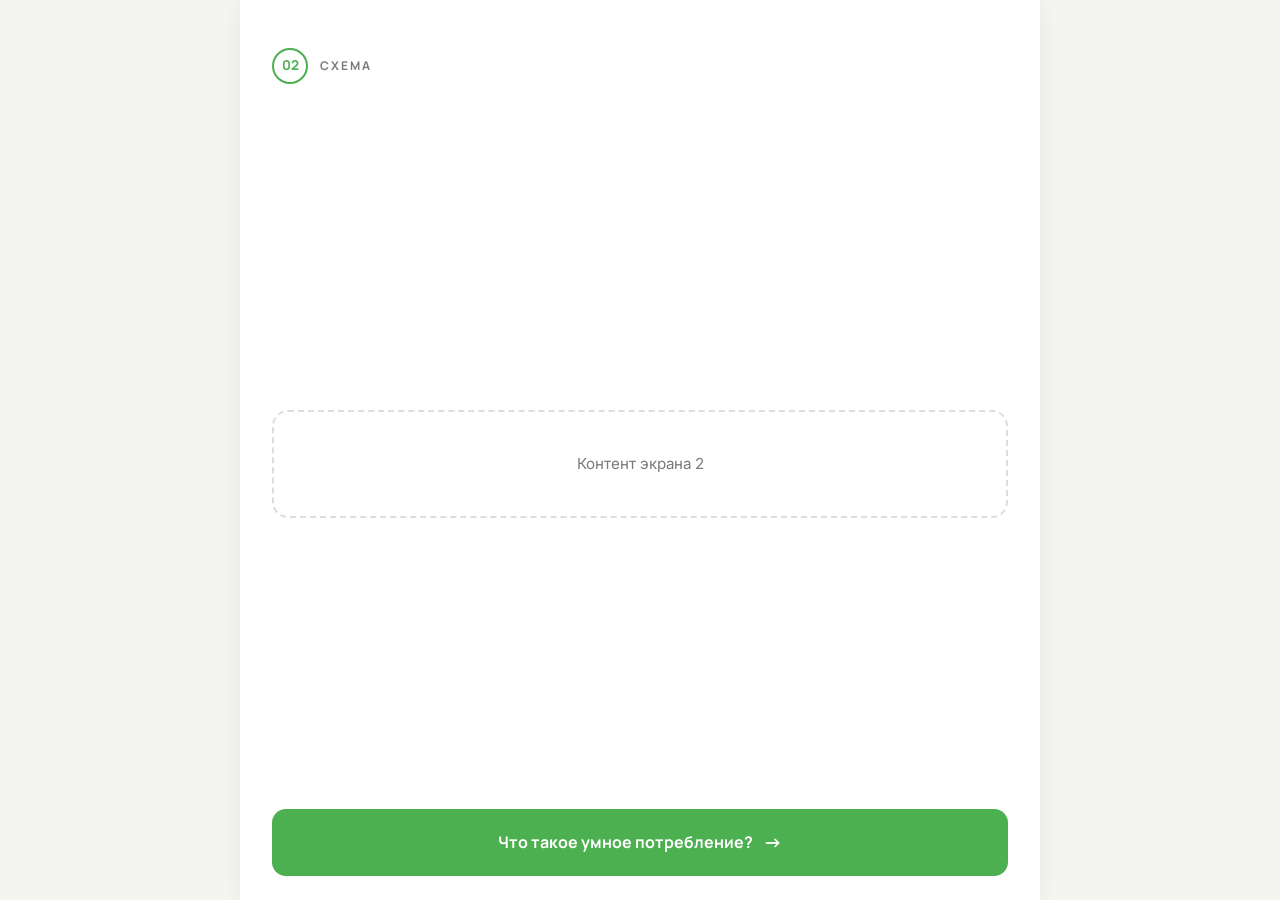
==== 02.html @ 7bbd36b0 "Update 02.html" ====
<!DOCTYPE html>
<html lang="ru">
<head>
<meta charset="UTF-8">
<meta name="viewport" content="width=device-width, initial-scale=1.0">
<title>Покупки, которые работают на вас</title>
<link rel="stylesheet" href="style.css">
</head>
<body>
<div class="page">
  <div class="section-header fade-in">
    <div class="section-number">02</div>
    <div class="section-label">Схема</div>
  </div>
  <div class="content fade-in fade-in-delay-1">
    <h1><!-- Заголовок --></h1>
    <div class="placeholder">Контент экрана 2</div>
  </div>
  <div class="nav-bottom fade-in fade-in-delay-2">
    <a href="03.html" class="btn-next">Что такое умное потребление? <span class="arrow">→</span></a>
  </div>
</div>
</body>
</html>
---- style.css ----
@import url('https://fonts.googleapis.com/css2?family=Inter:wght@400;500;600&family=Manrope:wght@600;700;800&display=swap');

* { margin: 0; padding: 0; box-sizing: border-box; }

:root {
  --bg: #F4F5F0;
  --white: #FFFFFF;
  --text: #2C2C2C;
  --text-muted: #7A7A7A;
  --primary: #4CAF50;
  --primary-dark: #3d8b40;
  --primary-light: #e8f5e9;
  --accent: #D4943A;
  --red: #C45B4A;
  --green: #4A8C6F;
  --tag-bg: #f0f0f0;
  --shadow: 0 2px 20px rgba(0,0,0,0.06);
}

html { scroll-behavior: smooth; }

body {
  font-family: 'Inter', sans-serif;
  color: var(--text);
  background: var(--bg);
  line-height: 1.6;
  -webkit-font-smoothing: antialiased;
  min-height: 100vh;
  display: flex;
  align-items: center;
  justify-content: center;
}

/* ── Page container ── */
.page {
  width: 100%;
  max-width: 800px;
  min-height: 100vh;
  margin: 0 auto;
  background: var(--white);
  position: relative;
  display: flex;
  flex-direction: column;
  justify-content: center;
  padding: 48px 32px 120px;
}

/* ── Section number ── */
.section-header {
  display: flex;
  align-items: center;
  gap: 12px;
  margin-bottom: 36px;
}

.section-number {
  width: 36px;
  height: 36px;
  border-radius: 50%;
  border: 2px solid var(--primary);
  display: flex;
  align-items: center;
  justify-content: center;
  font-family: 'Manrope', sans-serif;
  font-weight: 700;
  font-size: 0.85rem;
  color: var(--primary);
}

.section-label {
  font-family: 'Manrope', sans-serif;
  font-weight: 700;
  font-size: 0.75rem;
  text-transform: uppercase;
  letter-spacing: 2px;
  color: var(--text-muted);
}

/* ── Typography ── */
h1, h2, h3 {
  font-family: 'Manrope', sans-serif;
  line-height: 1.25;
}

h1 {
  font-size: clamp(1.8rem, 5vw, 2.6rem);
  font-weight: 800;
  margin-bottom: 28px;
}

h2 {
  font-size: clamp(1.5rem, 4vw, 2.2rem);
  font-weight: 700;
  margin-bottom: 24px;
}

p {
  font-size: 1.05rem;
  margin-bottom: 16px;
}

.muted {
  color: var(--text-muted);
  font-size: 0.95rem;
}

/* ── Content area ── */
.content {
  flex: 1;
  display: flex;
  flex-direction: column;
  justify-content: center;
}

.placeholder {
  padding: 40px 24px;
  border: 2px dashed #ddd;
  border-radius: 16px;
  text-align: center;
  color: var(--text-muted);
  font-size: 0.95rem;
  margin: 24px 0;
}

/* ── Bottom navigation ── */
.nav-bottom {
  position: absolute;
  bottom: 0;
  left: 0;
  right: 0;
  padding: 24px 32px;
}

.btn-next {
  display: flex;
  align-items: center;
  justify-content: center;
  gap: 10px;
  width: 100%;
  padding: 18px 32px;
  background: var(--primary);
  color: #fff;
  font-family: 'Manrope', sans-serif;
  font-size: 1rem;
  font-weight: 700;
  border: none;
  border-radius: 14px;
  cursor: pointer;
  text-decoration: none;
  text-align: center;
  transition: transform 0.2s, box-shadow 0.2s;
}

.btn-next:hover {
  transform: translateY(-2px);
  box-shadow: 0 8px 24px rgba(76,175,80,0.3);
}

.btn-next .arrow {
  font-size: 1.2rem;
  transition: transform 0.2s;
}

.btn-next:hover .arrow {
  transform: translateX(4px);
}

/* WhatsApp button */
.btn-whatsapp {
  display: flex;
  align-items: center;
  justify-content: center;
  gap: 10px;
  width: 100%;
  padding: 18px 32px;
  background: #25D366;
  color: #fff;
  font-family: 'Manrope', sans-serif;
  font-size: 1.05rem;
  font-weight: 700;
  border: none;
  border-radius: 14px;
  cursor: pointer;
  text-decoration: none;
  transition: transform 0.2s, box-shadow 0.2s;
}

.btn-whatsapp:hover {
  transform: translateY(-2px);
  box-shadow: 0 8px 24px rgba(37,211,102,0.35);
}

.wa-icon {
  width: 22px;
  height: 22px;
}

/* ── Fade-in animation ── */
.fade-in {
  opacity: 0;
  transform: translateY(16px);
  animation: fadeUp 0.5s ease forwards;
}

.fade-in-delay-1 { animation-delay: 0.2s; }
.fade-in-delay-2 { animation-delay: 0.4s; }
.fade-in-delay-3 { animation-delay: 0.6s; }

@keyframes fadeUp {
  to { opacity: 1; transform: translateY(0); }
}

/* ── Responsive ── */
@media (max-width: 480px) {
  .page {
    padding: 36px 20px 110px;
  }
  .nav-bottom {
    padding: 20px;
  }
}

@media (min-width: 801px) {
  body {
    padding: 0;
  }
  .page {
    min-height: 100vh;
    box-shadow: var(--shadow);
  }
}
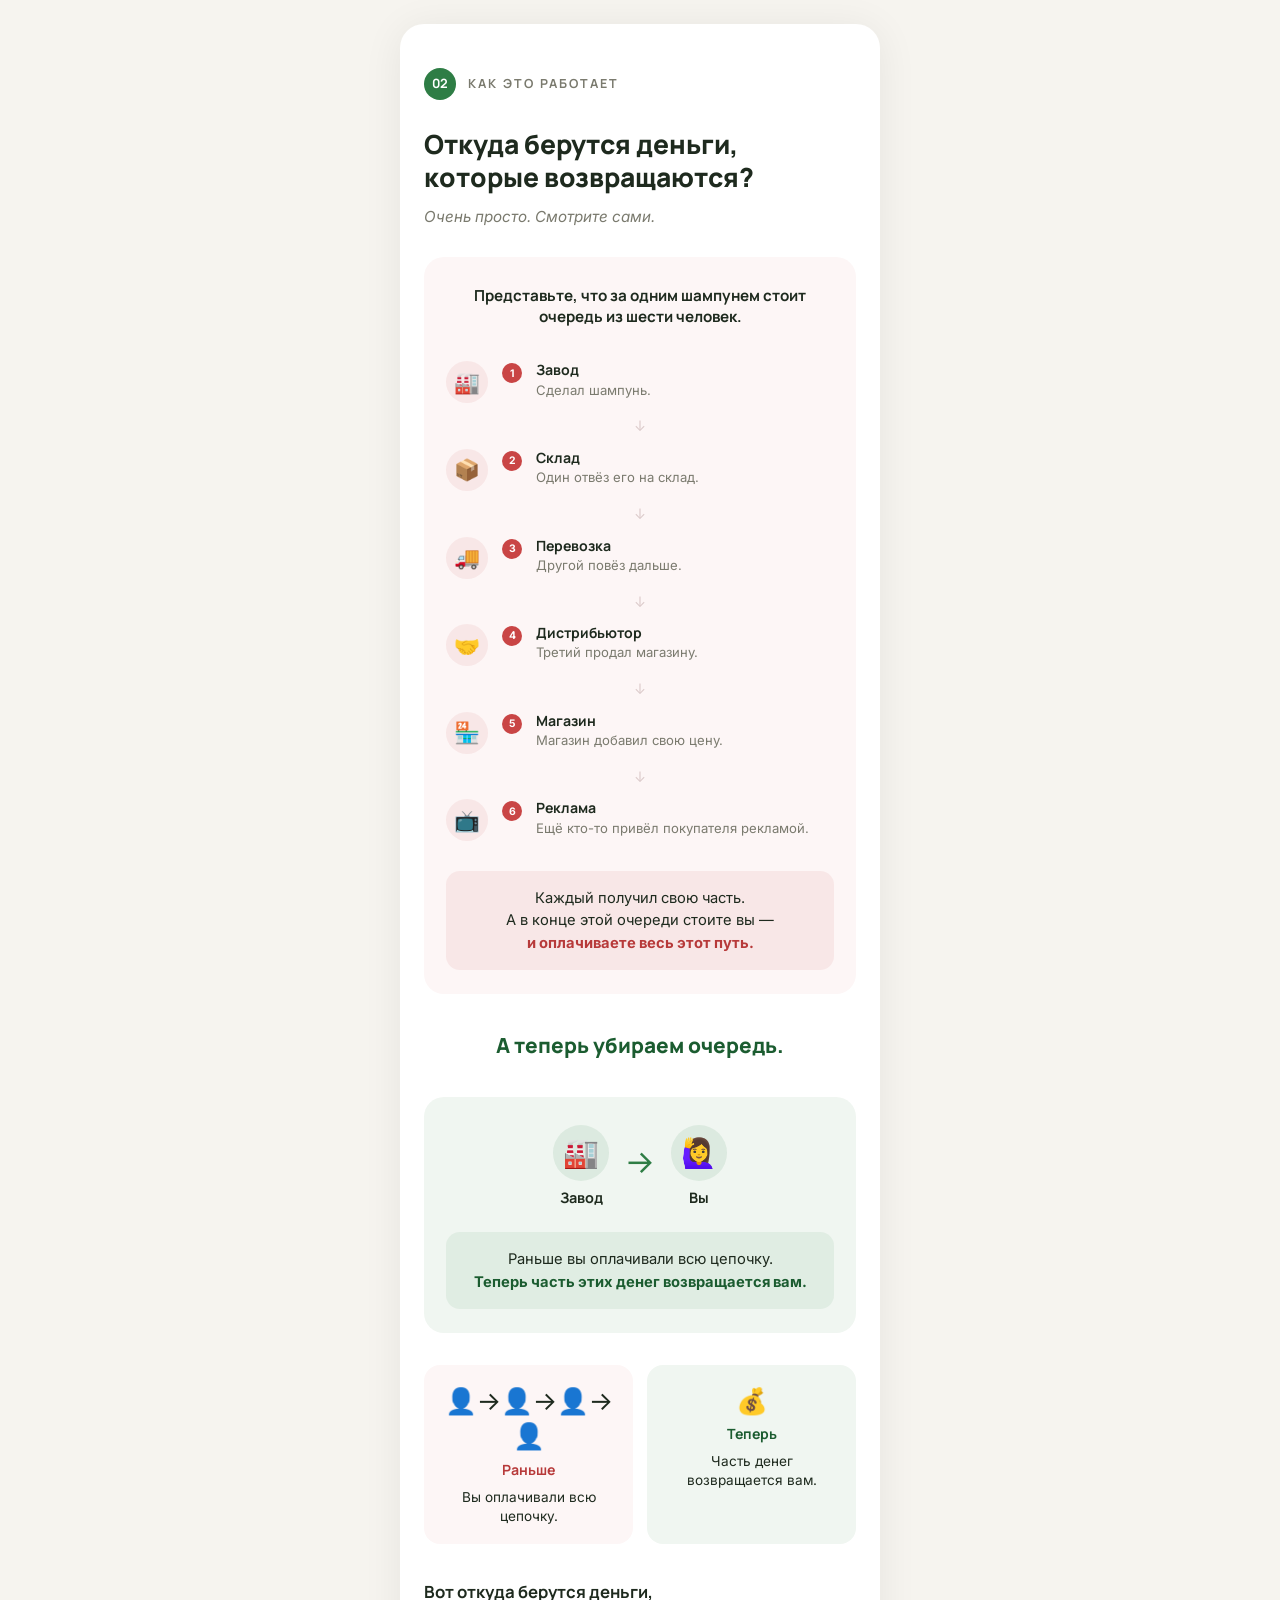
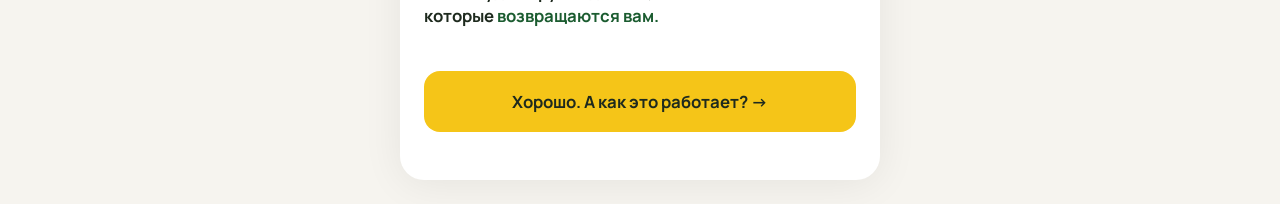
==== commit 91afa261: "Add files via upload" ====
--- a/02.html
+++ b/02.html
@@ -4,21 +4,420 @@
 <meta charset="UTF-8">
 <meta name="viewport" content="width=device-width, initial-scale=1.0">
 <title>Покупки, которые работают на вас</title>
-<link rel="stylesheet" href="style.css">
+<link rel="preconnect" href="https://fonts.googleapis.com">
+<link href="https://fonts.googleapis.com/css2?family=Inter:wght@400;500;600&family=Manrope:wght@600;700;800&display=swap" rel="stylesheet">
+<style>
+*{margin:0;padding:0;box-sizing:border-box}
+:root{
+  --bg:#F6F4EF;
+  --white:#fff;
+  --text:#1E2A1E;
+  --text-muted:#7A7A6E;
+  --primary:#2E7D45;
+  --primary-dark:#1B5C30;
+  --primary-light:#E6F0E8;
+  --red:#B73A3A;
+  --red-light:#FDF6F6;
+  --red-accent:#C94545;
+  --green:#2E7D45;
+  --green-light:#F0F6F1;
+  --yellow:#F5C518;
+  --yellow-hover:#E6B800;
+}
+html{scroll-behavior:smooth}
+body{
+  font-family:'Inter',sans-serif;
+  color:var(--text);
+  background:var(--bg);
+  -webkit-font-smoothing:antialiased;
+  line-height:1.5;
+  -webkit-user-select:none;
+  -moz-user-select:none;
+  -ms-user-select:none;
+  user-select:none;
+}
+
+.wrap{
+  max-width:480px;
+  margin:0 auto;
+  background:var(--white);
+  min-height:100vh;
+  overflow:hidden;
+}
+
+/* ── Header ── */
+.page-header{
+  padding:44px 24px 0;
+}
+.badge-row{
+  display:flex;align-items:center;
+  gap:12px;margin-bottom:28px;
+}
+.badge-num{
+  width:32px;height:32px;border-radius:50%;
+  background:var(--primary);color:var(--white);
+  display:flex;align-items:center;justify-content:center;
+  font-family:'Manrope',sans-serif;font-weight:700;font-size:0.8rem;
+}
+.badge-label{
+  font-family:'Manrope',sans-serif;font-weight:700;
+  font-size:0.78rem;text-transform:uppercase;
+  letter-spacing:2px;color:var(--text-muted);
+}
+
+h1{
+  font-family:'Manrope',sans-serif;
+  font-size:1.65rem;font-weight:800;
+  line-height:1.25;margin-bottom:12px;
+}
+
+.page-sub{
+  font-size:0.95rem;color:var(--text-muted);
+  margin-bottom:8px;font-style:italic;
+}
+
+/* ── Chain ── */
+.chain-panel{
+  margin:28px 24px 0;
+  background:var(--red-light);
+  border-radius:20px;
+  padding:28px 22px 24px;
+}
+
+.chain-intro{
+  font-family:'Manrope',sans-serif;
+  font-weight:700;font-size:0.95rem;
+  margin-bottom:24px;
+  text-align:center;
+  line-height:1.4;
+}
+
+.chain{
+  display:flex;flex-direction:column;
+  gap:0;
+}
+
+.chain-step{
+  display:flex;align-items:flex-start;
+  gap:14px;padding:10px 0;
+}
+
+.chain-icon{
+  width:42px;height:42px;
+  border-radius:50%;
+  background:rgba(183,58,58,0.08);
+  display:flex;align-items:center;justify-content:center;
+  font-size:1.3rem;flex-shrink:0;
+}
+
+.chain-num{
+  width:20px;height:20px;border-radius:50%;
+  background:var(--red-accent);color:var(--white);
+  display:flex;align-items:center;justify-content:center;
+  font-size:0.65rem;font-weight:700;
+  margin-top:2px;flex-shrink:0;
+}
+
+.chain-text{
+  flex:1;
+}
+.chain-title{
+  font-family:'Manrope',sans-serif;
+  font-weight:700;font-size:0.88rem;
+  line-height:1.3;
+}
+.chain-desc{
+  font-size:0.82rem;color:var(--text-muted);
+  line-height:1.3;margin-top:2px;
+}
+
+.chain-connector{
+  display:flex;justify-content:center;
+  padding:2px 0;
+  color:#dcc;font-size:0.9rem;
+}
+
+.chain-result{
+  margin-top:20px;
+  padding:16px;
+  border-radius:14px;
+  background:rgba(183,58,58,0.08);
+  font-size:0.92rem;
+  line-height:1.5;
+  text-align:center;
+}
+.chain-result .hl-bad{color:var(--red);font-weight:700;}
+
+/* ── Flip section ── */
+.flip-divider{
+  padding:36px 24px;
+  text-align:center;
+}
+.flip-text{
+  font-family:'Manrope',sans-serif;
+  font-weight:800;font-size:1.3rem;
+  color:var(--primary-dark);
+}
+
+/* ── Direct panel ── */
+.direct-panel{
+  margin:0 24px;
+  background:var(--green-light);
+  border-radius:20px;
+  padding:28px 22px 24px;
+  text-align:center;
+}
+
+.direct-flow{
+  display:flex;
+  align-items:center;
+  justify-content:center;
+  gap:16px;
+  margin-bottom:24px;
+}
+
+.direct-item{
+  display:flex;flex-direction:column;
+  align-items:center;gap:6px;
+}
+
+.direct-icon{
+  width:56px;height:56px;
+  border-radius:50%;
+  background:rgba(46,125,69,0.1);
+  display:flex;align-items:center;justify-content:center;
+  font-size:1.8rem;
+}
+
+.direct-label{
+  font-family:'Manrope',sans-serif;
+  font-weight:700;font-size:0.9rem;
+}
+
+.direct-arrow{
+  font-size:2rem;
+  color:var(--green);
+  margin-top:-10px;
+}
+
+.direct-result{
+  padding:16px;
+  border-radius:14px;
+  background:rgba(46,125,69,0.08);
+  font-size:0.92rem;
+  line-height:1.5;
+}
+.direct-result .hl-good{color:var(--primary-dark);font-weight:700;}
+
+/* ── Bottom summary ── */
+.summary-grid{
+  display:grid;
+  grid-template-columns:1fr 1fr;
+  gap:14px;
+  margin:32px 24px 0;
+}
+.summary-box{
+  padding:18px 16px;
+  border-radius:16px;
+  font-size:0.85rem;
+  line-height:1.4;
+  text-align:center;
+}
+.summary-bad{background:var(--red-light);}
+.summary-good{background:var(--green-light);}
+.summary-box .s-title{
+  font-family:'Manrope',sans-serif;
+  font-weight:700;font-size:0.88rem;
+  margin-bottom:8px;
+}
+.summary-bad .s-title{color:var(--red);}
+.summary-good .s-title{color:var(--primary-dark);}
+.summary-box .s-icon{font-size:1.6rem;margin-bottom:6px;}
+
+/* ── Callout ── */
+.callout{
+  display:flex;align-items:center;
+  gap:14px;padding:36px 24px 16px;
+  margin-bottom:28px;
+}
+.callout-text{
+  font-family:'Manrope',sans-serif;
+  font-size:1.05rem;font-weight:700;
+  line-height:1.4;
+}
+.callout-text .hl{color:var(--primary-dark);}
+
+/* ── CTA ── */
+.cta-wrap{padding:0 24px 48px;}
+.btn-cta{
+  display:flex;align-items:center;
+  justify-content:center;gap:10px;
+  width:100%;padding:18px 32px;
+  background:var(--yellow);color:var(--text);
+  font-family:'Manrope',sans-serif;
+  font-size:1.05rem;font-weight:700;
+  border:none;border-radius:16px;
+  cursor:pointer;text-decoration:none;
+  transition:transform 0.2s,box-shadow 0.2s;
+}
+.btn-cta:hover{
+  transform:translateY(-2px);
+  background:var(--yellow-hover);
+  box-shadow:0 8px 24px rgba(245,197,24,0.35);
+}
+
+/* ── Animations ── */
+.fi{opacity:0;transform:translateY(18px);transition:opacity 0.5s ease,transform 0.5s ease;}
+.fi.vis{opacity:1;transform:translateY(0);}
+
+@media(min-width:600px){
+  body{display:flex;align-items:flex-start;justify-content:center;padding:24px 0;}
+  .wrap{border-radius:24px;box-shadow:0 4px 40px rgba(0,0,0,0.07);min-height:auto;}
+}
+</style>
 </head>
 <body>
-<div class="page">
-  <div class="section-header fade-in">
-    <div class="section-number">02</div>
-    <div class="section-label">Схема</div>
-  </div>
-  <div class="content fade-in fade-in-delay-1">
-    <h1><!-- Заголовок --></h1>
-    <div class="placeholder">Контент экрана 2</div>
-  </div>
-  <div class="nav-bottom fade-in fade-in-delay-2">
-    <a href="03.html" class="btn-next">Что такое умное потребление? <span class="arrow">→</span></a>
-  </div>
+<div class="wrap">
+
+  <!-- Header -->
+  <div class="page-header fi">
+    <div class="badge-row">
+      <div class="badge-num">02</div>
+      <div class="badge-label">Как это работает</div>
+    </div>
+    <h1>Откуда берутся деньги, которые возвращаются?</h1>
+    <p class="page-sub">Очень просто. Смотрите сами.</p>
+  </div>
+
+  <!-- Chain panel -->
+  <div class="chain-panel fi">
+    <div class="chain-intro">Представьте, что за одним шампунем стоит очередь из шести человек.</div>
+
+    <div class="chain">
+      <div class="chain-step">
+        <div class="chain-icon">🏭</div>
+        <div class="chain-num">1</div>
+        <div class="chain-text">
+          <div class="chain-title">Завод</div>
+          <div class="chain-desc">Сделал шампунь.</div>
+        </div>
+      </div>
+      <div class="chain-connector">↓</div>
+
+      <div class="chain-step">
+        <div class="chain-icon">📦</div>
+        <div class="chain-num">2</div>
+        <div class="chain-text">
+          <div class="chain-title">Склад</div>
+          <div class="chain-desc">Один отвёз его на склад.</div>
+        </div>
+      </div>
+      <div class="chain-connector">↓</div>
+
+      <div class="chain-step">
+        <div class="chain-icon">🚚</div>
+        <div class="chain-num">3</div>
+        <div class="chain-text">
+          <div class="chain-title">Перевозка</div>
+          <div class="chain-desc">Другой повёз дальше.</div>
+        </div>
+      </div>
+      <div class="chain-connector">↓</div>
+
+      <div class="chain-step">
+        <div class="chain-icon">🤝</div>
+        <div class="chain-num">4</div>
+        <div class="chain-text">
+          <div class="chain-title">Дистрибьютор</div>
+          <div class="chain-desc">Третий продал магазину.</div>
+        </div>
+      </div>
+      <div class="chain-connector">↓</div>
+
+      <div class="chain-step">
+        <div class="chain-icon">🏪</div>
+        <div class="chain-num">5</div>
+        <div class="chain-text">
+          <div class="chain-title">Магазин</div>
+          <div class="chain-desc">Магазин добавил свою цену.</div>
+        </div>
+      </div>
+      <div class="chain-connector">↓</div>
+
+      <div class="chain-step">
+        <div class="chain-icon">📺</div>
+        <div class="chain-num">6</div>
+        <div class="chain-text">
+          <div class="chain-title">Реклама</div>
+          <div class="chain-desc">Ещё кто-то привёл покупателя рекламой.</div>
+        </div>
+      </div>
+    </div>
+
+    <div class="chain-result">
+      Каждый получил свою часть.<br>
+      А в конце этой очереди стоите вы —<br>
+      <span class="hl-bad">и оплачиваете весь этот путь.</span>
+    </div>
+  </div>
+
+  <!-- Flip -->
+  <div class="flip-divider fi">
+    <div class="flip-text">А теперь убираем очередь.</div>
+  </div>
+
+  <!-- Direct panel -->
+  <div class="direct-panel fi">
+    <div class="direct-flow">
+      <div class="direct-item">
+        <div class="direct-icon">🏭</div>
+        <div class="direct-label">Завод</div>
+      </div>
+      <div class="direct-arrow">→</div>
+      <div class="direct-item">
+        <div class="direct-icon">🙋‍♀️</div>
+        <div class="direct-label">Вы</div>
+      </div>
+    </div>
+    <div class="direct-result">
+      Раньше вы оплачивали всю цепочку.<br>
+      <span class="hl-good">Теперь часть этих денег возвращается вам.</span>
+    </div>
+  </div>
+
+  <!-- Summary -->
+  <div class="summary-grid fi">
+    <div class="summary-box summary-bad">
+      <div class="s-icon">👤→👤→👤→👤</div>
+      <div class="s-title">Раньше</div>
+      Вы оплачивали всю цепочку.
+    </div>
+    <div class="summary-box summary-good">
+      <div class="s-icon">💰</div>
+      <div class="s-title">Теперь</div>
+      Часть денег возвращается вам.
+    </div>
+  </div>
+
+  <!-- Callout -->
+  <div class="callout fi">
+    <div class="callout-text">Вот откуда берутся деньги,<br>которые <span class="hl">возвращаются вам.</span></div>
+  </div>
+
+  <!-- CTA -->
+  <div class="cta-wrap fi">
+    <a href="03.html" class="btn-cta">Хорошо. А как это работает? →</a>
+  </div>
+
 </div>
+
+<script>
+const obs=new IntersectionObserver(e=>{e.forEach(el=>{if(el.isIntersecting)el.target.classList.add('vis')})},{threshold:0.12});
+document.querySelectorAll('.fi').forEach(el=>obs.observe(el));
+document.addEventListener('contextmenu',e=>e.preventDefault());
+document.addEventListener('copy',e=>e.preventDefault());
+document.addEventListener('cut',e=>e.preventDefault());
+document.addEventListener('dragstart',e=>e.preventDefault());
+</script>
 </body>
 </html>
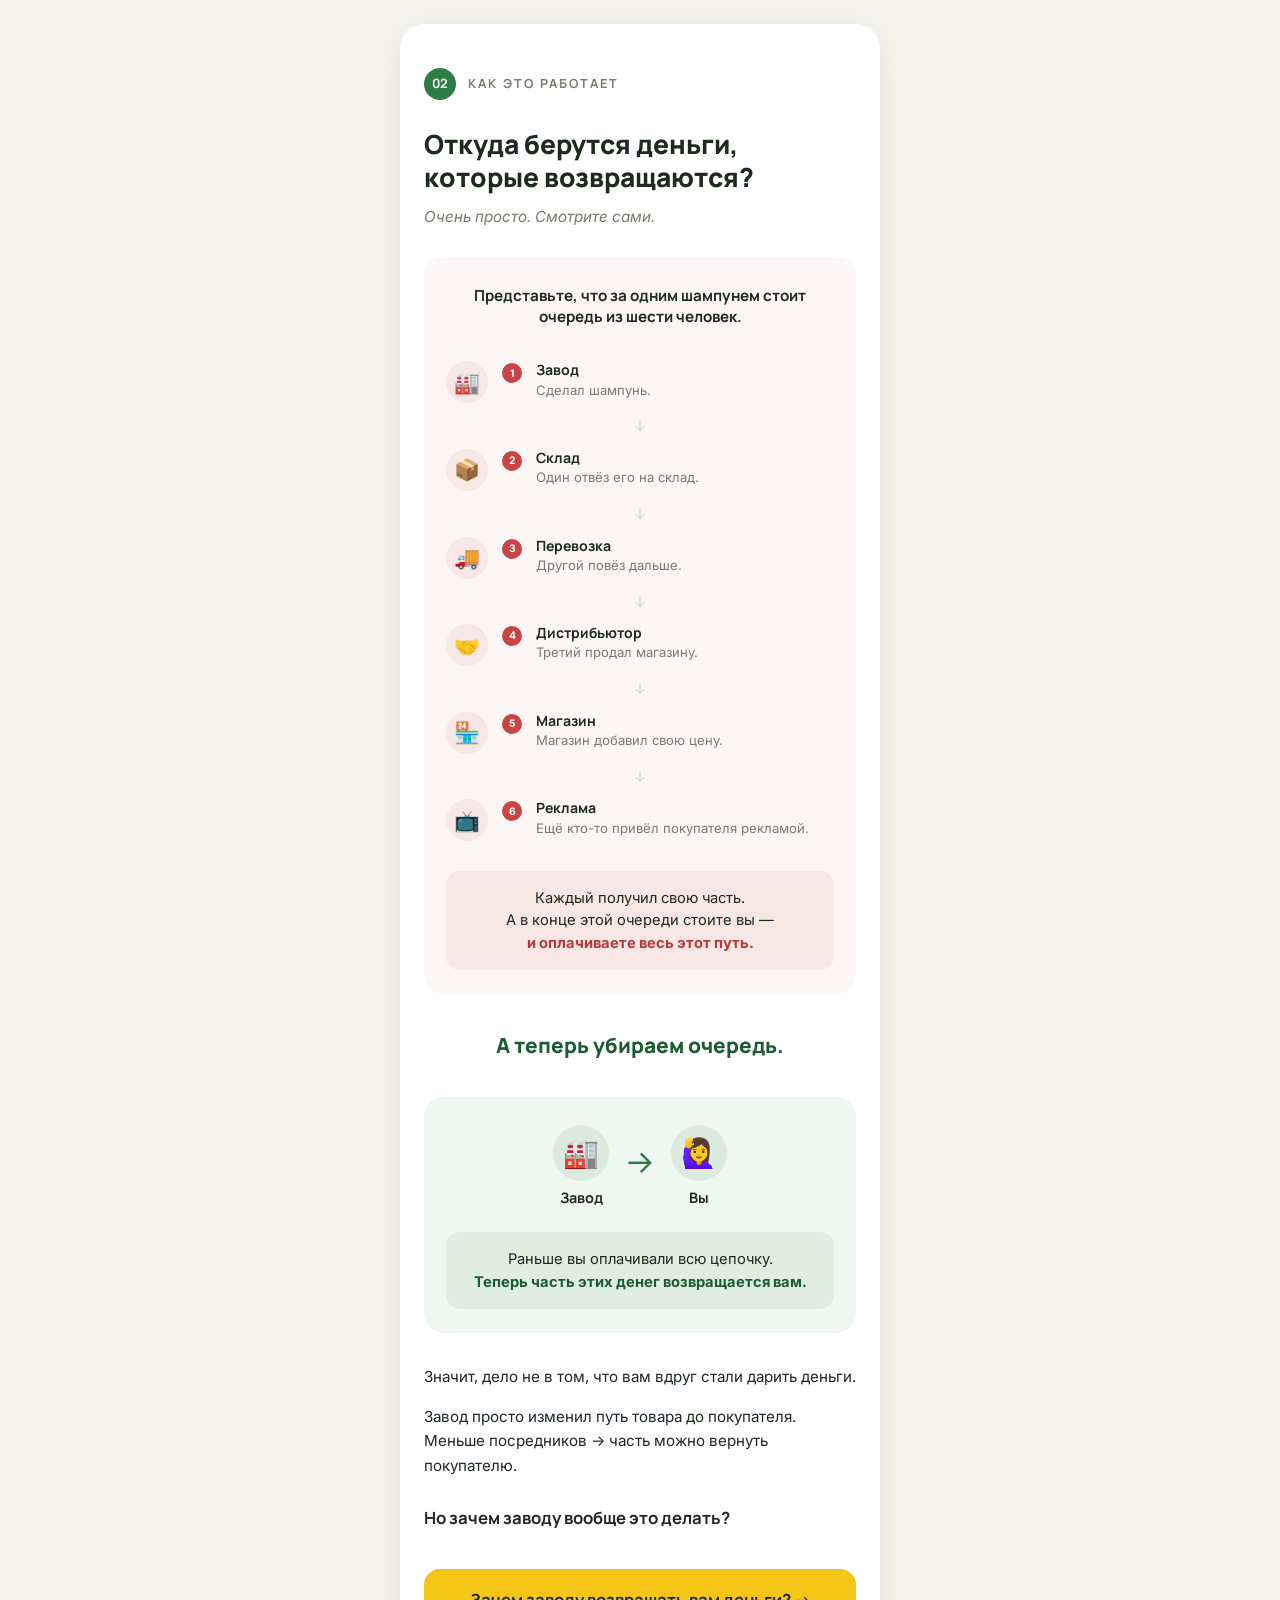
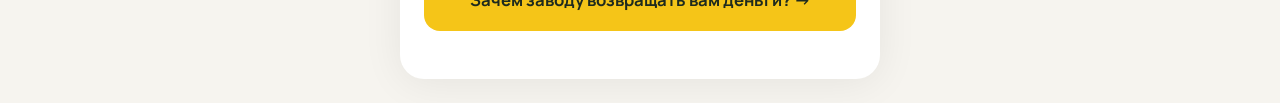
==== commit 467e8cc5: "Add files via upload" ====
--- a/02.html
+++ b/02.html
@@ -385,28 +385,16 @@
     </div>
   </div>
 
-  <!-- Summary -->
-  <div class="summary-grid fi">
-    <div class="summary-box summary-bad">
-      <div class="s-icon">👤→👤→👤→👤</div>
-      <div class="s-title">Раньше</div>
-      Вы оплачивали всю цепочку.
-    </div>
-    <div class="summary-box summary-good">
-      <div class="s-icon">💰</div>
-      <div class="s-title">Теперь</div>
-      Часть денег возвращается вам.
-    </div>
-  </div>
-
-  <!-- Callout -->
-  <div class="callout fi">
-    <div class="callout-text">Вот откуда берутся деньги,<br>которые <span class="hl">возвращаются вам.</span></div>
+  <!-- Conclusion -->
+  <div class="conclusion fi" style="padding:32px 24px 8px;">
+    <p style="font-size:0.95rem;line-height:1.6;margin-bottom:16px;">Значит, дело не в том, что вам вдруг стали дарить деньги.</p>
+    <p style="font-size:0.95rem;line-height:1.6;margin-bottom:16px;">Завод просто изменил путь товара до покупателя.<br>Меньше посредников → часть можно вернуть покупателю.</p>
+    <p style="font-family:'Manrope',sans-serif;font-weight:700;font-size:1.05rem;line-height:1.4;margin-bottom:0;margin-top:28px;">Но зачем заводу вообще это делать?</p>
   </div>
 
   <!-- CTA -->
-  <div class="cta-wrap fi">
-    <a href="03.html" class="btn-cta">Хорошо. А как это работает? →</a>
+  <div class="cta-wrap fi" style="padding-top:32px;">
+    <a href="03.html" class="btn-cta">Зачем заводу возвращать вам деньги? →</a>
   </div>
 
 </div>
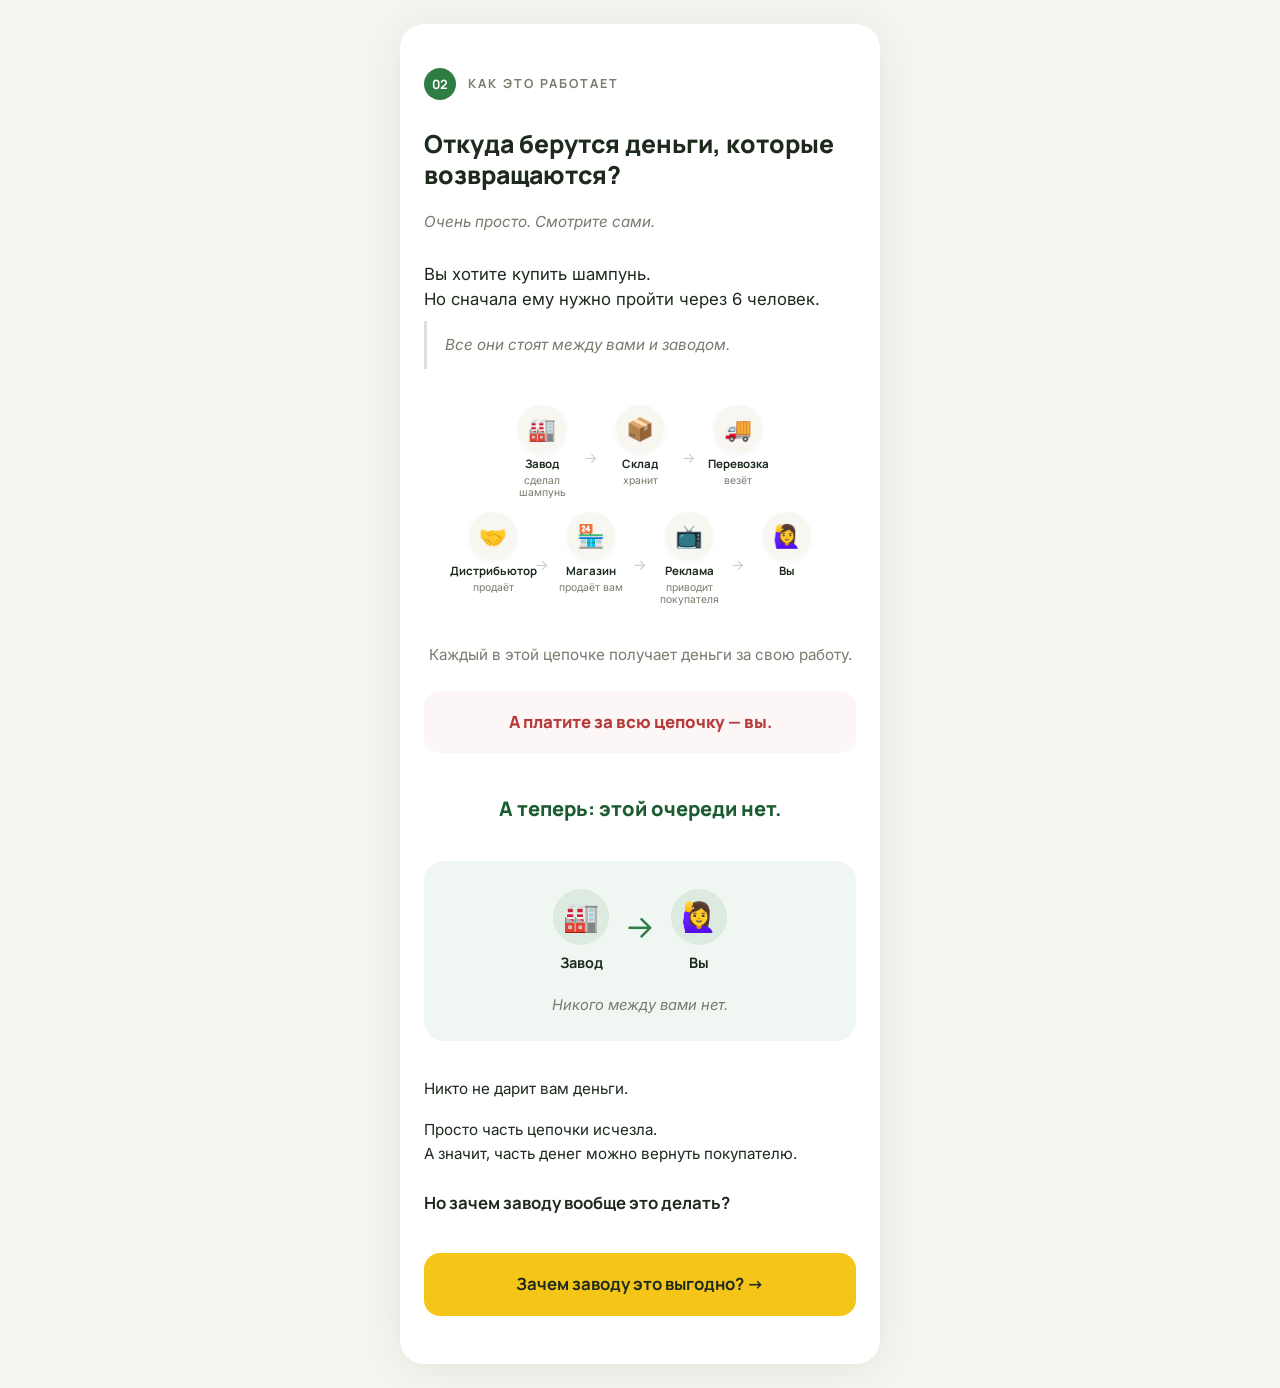
==== commit ee537f8e: "Add files via upload" ====
--- a/02.html
+++ b/02.html
@@ -15,12 +15,9 @@
   --text-muted:#7A7A6E;
   --primary:#2E7D45;
   --primary-dark:#1B5C30;
-  --primary-light:#E6F0E8;
+  --green-light:#F0F6F1;
   --red:#B73A3A;
   --red-light:#FDF6F6;
-  --red-accent:#C94545;
-  --green:#2E7D45;
-  --green-light:#F0F6F1;
   --yellow:#F5C518;
   --yellow-hover:#E6B800;
 }
@@ -30,32 +27,24 @@
   color:var(--text);
   background:var(--bg);
   -webkit-font-smoothing:antialiased;
-  line-height:1.5;
+  line-height:1.6;
   -webkit-user-select:none;
   -moz-user-select:none;
-  -ms-user-select:none;
   user-select:none;
 }
 
 .wrap{
-  max-width:480px;
-  margin:0 auto;
+  max-width:480px;margin:0 auto;
   background:var(--white);
-  min-height:100vh;
-  overflow:hidden;
+  min-height:100vh;overflow:hidden;
 }
 
 /* ── Header ── */
-.page-header{
-  padding:44px 24px 0;
-}
-.badge-row{
-  display:flex;align-items:center;
-  gap:12px;margin-bottom:28px;
-}
+.page-header{padding:44px 24px 0;}
+.badge-row{display:flex;align-items:center;gap:12px;margin-bottom:28px;}
 .badge-num{
   width:32px;height:32px;border-radius:50%;
-  background:var(--primary);color:var(--white);
+  background:var(--primary);color:#fff;
   display:flex;align-items:center;justify-content:center;
   font-family:'Manrope',sans-serif;font-weight:700;font-size:0.8rem;
 }
@@ -65,190 +54,159 @@
   letter-spacing:2px;color:var(--text-muted);
 }
 
-h1{
-  font-family:'Manrope',sans-serif;
-  font-size:1.65rem;font-weight:800;
-  line-height:1.25;margin-bottom:12px;
-}
-
-.page-sub{
+/* ── Hero ── */
+.hero-block{padding:0 24px;}
+.hero-block h1{
+  font-family:'Manrope',sans-serif;
+  font-size:1.55rem;font-weight:800;
+  line-height:1.25;margin-bottom:20px;
+}
+.hero-sub{
   font-size:0.95rem;color:var(--text-muted);
-  margin-bottom:8px;font-style:italic;
-}
-
-/* ── Chain ── */
-.chain-panel{
+  font-style:italic;margin-bottom:28px;
+}
+.hero-intro{
+  font-size:1.05rem;line-height:1.5;
+  margin-bottom:8px;
+}
+.hero-quote{
+  border-left:3px solid #ddd;
+  padding:12px 18px;margin:0 0 36px;
+  font-size:0.95rem;color:var(--text-muted);
+  font-style:italic;
+}
+
+/* ── Zigzag queue ── */
+.queue-section{padding:0 24px;}
+.queue-label{
+  font-family:'Manrope',sans-serif;
+  font-weight:700;font-size:0.85rem;
+  color:var(--text-muted);
+  text-align:center;margin-bottom:20px;
+}
+
+.queue-row{
+  display:flex;
+  justify-content:center;
+  align-items:flex-start;
+  gap:6px;
+  margin-bottom:8px;
+}
+
+.queue-item{
+  display:flex;flex-direction:column;
+  align-items:center;text-align:center;
+  width:72px;gap:4px;
+}
+.queue-circle{
+  width:48px;height:48px;border-radius:50%;
+  background:#F8F6F1;
+  display:flex;align-items:center;justify-content:center;
+  font-size:1.4rem;
+  box-shadow:0 2px 6px rgba(0,0,0,0.04);
+}
+.queue-name{
+  font-family:'Manrope',sans-serif;
+  font-weight:700;font-size:0.72rem;
+  line-height:1.2;
+}
+.queue-desc{
+  font-size:0.65rem;color:var(--text-muted);
+  line-height:1.2;
+}
+.queue-arrow{
+  align-self:center;
+  color:#ccc;font-size:0.9rem;
+  margin-top:10px;
+}
+
+/* ── Chain result ── */
+.chain-summary{
+  padding:28px 24px 0;
+  text-align:center;
+}
+.chain-summary-text{
+  font-size:0.95rem;
+  color:var(--text-muted);
+  margin-bottom:0;
+}
+
+/* ── Red punch ── */
+.punch{
+  margin:24px 24px 0;
+  padding:20px 18px;
+  background:var(--red-light);
+  border-radius:16px;
+  text-align:center;
+}
+.punch-text{
+  font-family:'Manrope',sans-serif;
+  font-size:1.05rem;font-weight:800;
+  color:var(--red);line-height:1.3;
+}
+
+/* ── Flip ── */
+.flip{
+  padding:40px 24px 8px;
+  text-align:center;
+}
+.flip-text{
+  font-family:'Manrope',sans-serif;
+  font-weight:800;font-size:1.25rem;
+  color:var(--primary-dark);
+}
+
+/* ── Direct ── */
+.direct{
   margin:28px 24px 0;
-  background:var(--red-light);
-  border-radius:20px;
-  padding:28px 22px 24px;
-}
-
-.chain-intro{
-  font-family:'Manrope',sans-serif;
-  font-weight:700;font-size:0.95rem;
-  margin-bottom:24px;
-  text-align:center;
-  line-height:1.4;
-}
-
-.chain{
-  display:flex;flex-direction:column;
-  gap:0;
-}
-
-.chain-step{
-  display:flex;align-items:flex-start;
-  gap:14px;padding:10px 0;
-}
-
-.chain-icon{
-  width:42px;height:42px;
-  border-radius:50%;
-  background:rgba(183,58,58,0.08);
-  display:flex;align-items:center;justify-content:center;
-  font-size:1.3rem;flex-shrink:0;
-}
-
-.chain-num{
-  width:20px;height:20px;border-radius:50%;
-  background:var(--red-accent);color:var(--white);
-  display:flex;align-items:center;justify-content:center;
-  font-size:0.65rem;font-weight:700;
-  margin-top:2px;flex-shrink:0;
-}
-
-.chain-text{
-  flex:1;
-}
-.chain-title{
-  font-family:'Manrope',sans-serif;
-  font-weight:700;font-size:0.88rem;
-  line-height:1.3;
-}
-.chain-desc{
-  font-size:0.82rem;color:var(--text-muted);
-  line-height:1.3;margin-top:2px;
-}
-
-.chain-connector{
-  display:flex;justify-content:center;
-  padding:2px 0;
-  color:#dcc;font-size:0.9rem;
-}
-
-.chain-result{
-  margin-top:20px;
-  padding:16px;
-  border-radius:14px;
-  background:rgba(183,58,58,0.08);
-  font-size:0.92rem;
-  line-height:1.5;
-  text-align:center;
-}
-.chain-result .hl-bad{color:var(--red);font-weight:700;}
-
-/* ── Flip section ── */
-.flip-divider{
-  padding:36px 24px;
-  text-align:center;
-}
-.flip-text{
-  font-family:'Manrope',sans-serif;
-  font-weight:800;font-size:1.3rem;
-  color:var(--primary-dark);
-}
-
-/* ── Direct panel ── */
-.direct-panel{
-  margin:0 24px;
   background:var(--green-light);
   border-radius:20px;
   padding:28px 22px 24px;
   text-align:center;
 }
-
 .direct-flow{
-  display:flex;
-  align-items:center;
-  justify-content:center;
-  gap:16px;
-  margin-bottom:24px;
-}
-
+  display:flex;align-items:center;
+  justify-content:center;gap:16px;
+  margin-bottom:20px;
+}
 .direct-item{
   display:flex;flex-direction:column;
   align-items:center;gap:6px;
 }
-
 .direct-icon{
-  width:56px;height:56px;
-  border-radius:50%;
+  width:56px;height:56px;border-radius:50%;
   background:rgba(46,125,69,0.1);
   display:flex;align-items:center;justify-content:center;
   font-size:1.8rem;
 }
-
 .direct-label{
   font-family:'Manrope',sans-serif;
   font-weight:700;font-size:0.9rem;
 }
-
 .direct-arrow{
-  font-size:2rem;
-  color:var(--green);
+  font-size:2rem;color:var(--primary);
   margin-top:-10px;
 }
-
-.direct-result{
-  padding:16px;
-  border-radius:14px;
-  background:rgba(46,125,69,0.08);
+.direct-sub{
   font-size:0.92rem;
-  line-height:1.5;
-}
-.direct-result .hl-good{color:var(--primary-dark);font-weight:700;}
-
-/* ── Bottom summary ── */
-.summary-grid{
-  display:grid;
-  grid-template-columns:1fr 1fr;
-  gap:14px;
-  margin:32px 24px 0;
-}
-.summary-box{
-  padding:18px 16px;
-  border-radius:16px;
-  font-size:0.85rem;
-  line-height:1.4;
-  text-align:center;
-}
-.summary-bad{background:var(--red-light);}
-.summary-good{background:var(--green-light);}
-.summary-box .s-title{
-  font-family:'Manrope',sans-serif;
-  font-weight:700;font-size:0.88rem;
-  margin-bottom:8px;
-}
-.summary-bad .s-title{color:var(--red);}
-.summary-good .s-title{color:var(--primary-dark);}
-.summary-box .s-icon{font-size:1.6rem;margin-bottom:6px;}
-
-/* ── Callout ── */
-.callout{
-  display:flex;align-items:center;
-  gap:14px;padding:36px 24px 16px;
-  margin-bottom:28px;
-}
-.callout-text{
-  font-family:'Manrope',sans-serif;
-  font-size:1.05rem;font-weight:700;
-  line-height:1.4;
-}
-.callout-text .hl{color:var(--primary-dark);}
+  color:var(--text-muted);
+  font-style:italic;
+}
+
+/* ── Conclusion ── */
+.conclusion{padding:36px 24px 8px;}
+.conclusion p{
+  font-size:0.95rem;line-height:1.6;
+  margin-bottom:16px;
+}
+.conclusion .question{
+  font-family:'Manrope',sans-serif;
+  font-weight:700;font-size:1.05rem;
+  margin-top:24px;margin-bottom:0;
+}
 
 /* ── CTA ── */
-.cta-wrap{padding:0 24px 48px;}
+.cta-wrap{padding:28px 24px 48px;}
 .btn-cta{
   display:flex;align-items:center;
   justify-content:center;gap:10px;
@@ -266,7 +224,6 @@
   box-shadow:0 8px 24px rgba(245,197,24,0.35);
 }
 
-/* ── Animations ── */
 .fi{opacity:0;transform:translateY(18px);transition:opacity 0.5s ease,transform 0.5s ease;}
 .fi.vis{opacity:1;transform:translateY(0);}
 
@@ -285,89 +242,85 @@
       <div class="badge-num">02</div>
       <div class="badge-label">Как это работает</div>
     </div>
+  </div>
+
+  <!-- Hero -->
+  <div class="hero-block fi">
     <h1>Откуда берутся деньги, которые возвращаются?</h1>
-    <p class="page-sub">Очень просто. Смотрите сами.</p>
-  </div>
-
-  <!-- Chain panel -->
-  <div class="chain-panel fi">
-    <div class="chain-intro">Представьте, что за одним шампунем стоит очередь из шести человек.</div>
-
-    <div class="chain">
-      <div class="chain-step">
-        <div class="chain-icon">🏭</div>
-        <div class="chain-num">1</div>
-        <div class="chain-text">
-          <div class="chain-title">Завод</div>
-          <div class="chain-desc">Сделал шампунь.</div>
-        </div>
-      </div>
-      <div class="chain-connector">↓</div>
-
-      <div class="chain-step">
-        <div class="chain-icon">📦</div>
-        <div class="chain-num">2</div>
-        <div class="chain-text">
-          <div class="chain-title">Склад</div>
-          <div class="chain-desc">Один отвёз его на склад.</div>
-        </div>
-      </div>
-      <div class="chain-connector">↓</div>
-
-      <div class="chain-step">
-        <div class="chain-icon">🚚</div>
-        <div class="chain-num">3</div>
-        <div class="chain-text">
-          <div class="chain-title">Перевозка</div>
-          <div class="chain-desc">Другой повёз дальше.</div>
-        </div>
-      </div>
-      <div class="chain-connector">↓</div>
-
-      <div class="chain-step">
-        <div class="chain-icon">🤝</div>
-        <div class="chain-num">4</div>
-        <div class="chain-text">
-          <div class="chain-title">Дистрибьютор</div>
-          <div class="chain-desc">Третий продал магазину.</div>
-        </div>
-      </div>
-      <div class="chain-connector">↓</div>
-
-      <div class="chain-step">
-        <div class="chain-icon">🏪</div>
-        <div class="chain-num">5</div>
-        <div class="chain-text">
-          <div class="chain-title">Магазин</div>
-          <div class="chain-desc">Магазин добавил свою цену.</div>
-        </div>
-      </div>
-      <div class="chain-connector">↓</div>
-
-      <div class="chain-step">
-        <div class="chain-icon">📺</div>
-        <div class="chain-num">6</div>
-        <div class="chain-text">
-          <div class="chain-title">Реклама</div>
-          <div class="chain-desc">Ещё кто-то привёл покупателя рекламой.</div>
-        </div>
+    <p class="hero-sub">Очень просто. Смотрите сами.</p>
+    <p class="hero-intro">Вы хотите купить шампунь.<br>Но сначала ему нужно пройти через 6 человек.</p>
+    <div class="hero-quote">Все они стоят между вами и заводом.</div>
+  </div>
+
+  <!-- Queue zigzag -->
+  <div class="queue-section fi">
+
+    <!-- Row 1: 3 items -->
+    <div class="queue-row">
+      <div class="queue-item">
+        <div class="queue-circle">🏭</div>
+        <div class="queue-name">Завод</div>
+        <div class="queue-desc">сделал шампунь</div>
+      </div>
+      <div class="queue-arrow">→</div>
+      <div class="queue-item">
+        <div class="queue-circle">📦</div>
+        <div class="queue-name">Склад</div>
+        <div class="queue-desc">хранит</div>
+      </div>
+      <div class="queue-arrow">→</div>
+      <div class="queue-item">
+        <div class="queue-circle">🚚</div>
+        <div class="queue-name">Перевозка</div>
+        <div class="queue-desc">везёт</div>
       </div>
     </div>
 
-    <div class="chain-result">
-      Каждый получил свою часть.<br>
-      А в конце этой очереди стоите вы —<br>
-      <span class="hl-bad">и оплачиваете весь этот путь.</span>
+    <!-- Row 2: 4 items -->
+    <div class="queue-row" style="margin-top:12px;">
+      <div class="queue-item">
+        <div class="queue-circle">🤝</div>
+        <div class="queue-name">Дистрибьютор</div>
+        <div class="queue-desc">продаёт</div>
+      </div>
+      <div class="queue-arrow">→</div>
+      <div class="queue-item">
+        <div class="queue-circle">🏪</div>
+        <div class="queue-name">Магазин</div>
+        <div class="queue-desc">продаёт вам</div>
+      </div>
+      <div class="queue-arrow">→</div>
+      <div class="queue-item">
+        <div class="queue-circle">📺</div>
+        <div class="queue-name">Реклама</div>
+        <div class="queue-desc">приводит покупателя</div>
+      </div>
+      <div class="queue-arrow">→</div>
+      <div class="queue-item">
+        <div class="queue-circle">🙋‍♀️</div>
+        <div class="queue-name">Вы</div>
+      </div>
     </div>
+
+  </div>
+
+  <!-- Chain summary -->
+  <div class="chain-summary fi">
+    <p class="chain-summary-text">Каждый в этой цепочке получает деньги за свою работу.</p>
+  </div>
+
+  <!-- Punch -->
+  <div class="punch fi">
+    <div class="punch-text">А платите за всю цепочку — вы.</div>
   </div>
 
   <!-- Flip -->
-  <div class="flip-divider fi">
-    <div class="flip-text">А теперь убираем очередь.</div>
-  </div>
-
-  <!-- Direct panel -->
-  <div class="direct-panel fi">
+  <div class="flip fi">
+    <div class="flip-text">А теперь: этой очереди нет.</div>
+  </div>
+
+  <!-- Direct -->
+  <div class="direct fi">
     <div class="direct-flow">
       <div class="direct-item">
         <div class="direct-icon">🏭</div>
@@ -379,22 +332,19 @@
         <div class="direct-label">Вы</div>
       </div>
     </div>
-    <div class="direct-result">
-      Раньше вы оплачивали всю цепочку.<br>
-      <span class="hl-good">Теперь часть этих денег возвращается вам.</span>
-    </div>
+    <p class="direct-sub">Никого между вами нет.</p>
   </div>
 
   <!-- Conclusion -->
-  <div class="conclusion fi" style="padding:32px 24px 8px;">
-    <p style="font-size:0.95rem;line-height:1.6;margin-bottom:16px;">Значит, дело не в том, что вам вдруг стали дарить деньги.</p>
-    <p style="font-size:0.95rem;line-height:1.6;margin-bottom:16px;">Завод просто изменил путь товара до покупателя.<br>Меньше посредников → часть можно вернуть покупателю.</p>
-    <p style="font-family:'Manrope',sans-serif;font-weight:700;font-size:1.05rem;line-height:1.4;margin-bottom:0;margin-top:28px;">Но зачем заводу вообще это делать?</p>
+  <div class="conclusion fi">
+    <p>Никто не дарит вам деньги.</p>
+    <p>Просто часть цепочки исчезла.<br>А значит, часть денег можно вернуть покупателю.</p>
+    <p class="question">Но зачем заводу вообще это делать?</p>
   </div>
 
   <!-- CTA -->
-  <div class="cta-wrap fi" style="padding-top:32px;">
-    <a href="03.html" class="btn-cta">Зачем заводу возвращать вам деньги? →</a>
+  <div class="cta-wrap fi">
+    <a href="03.html" class="btn-cta">Зачем заводу это выгодно? →</a>
   </div>
 
 </div>
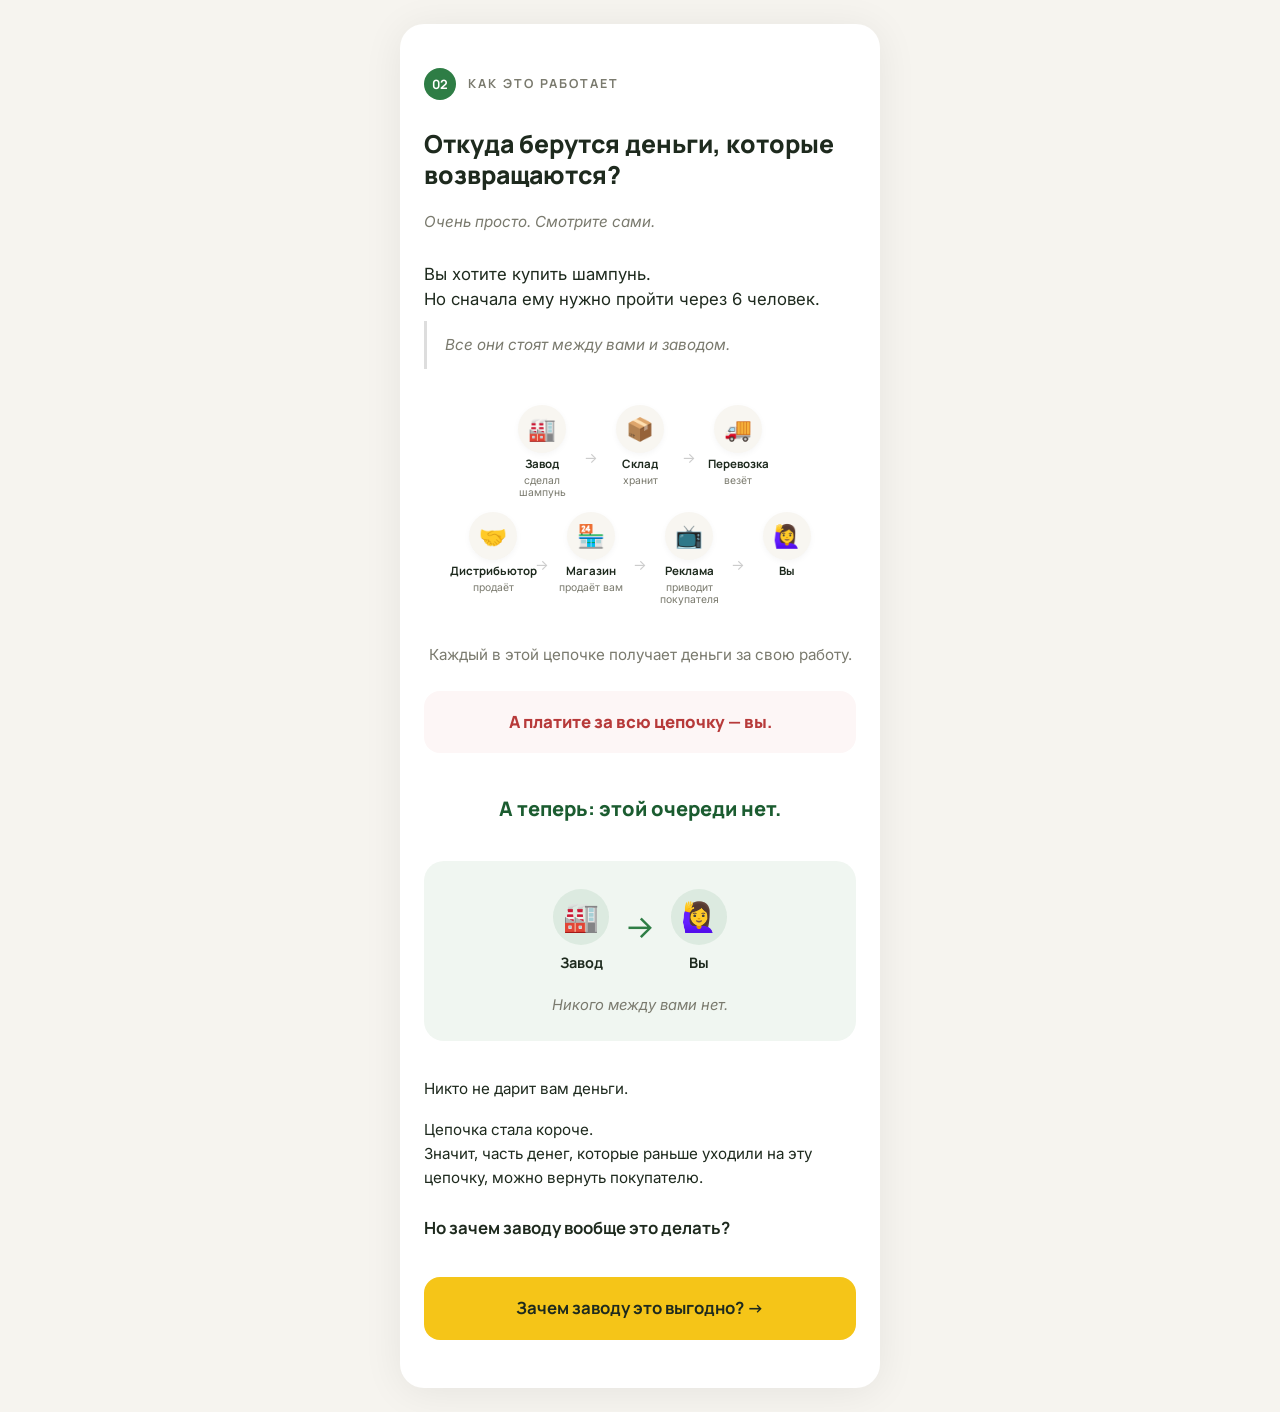
==== commit 974ad31c: "Add files via upload" ====
--- a/02.html
+++ b/02.html
@@ -338,7 +338,7 @@
   <!-- Conclusion -->
   <div class="conclusion fi">
     <p>Никто не дарит вам деньги.</p>
-    <p>Просто часть цепочки исчезла.<br>А значит, часть денег можно вернуть покупателю.</p>
+    <p>Цепочка стала короче.<br>Значит, часть денег, которые раньше уходили на эту цепочку, можно вернуть покупателю.</p>
     <p class="question">Но зачем заводу вообще это делать?</p>
   </div>
 
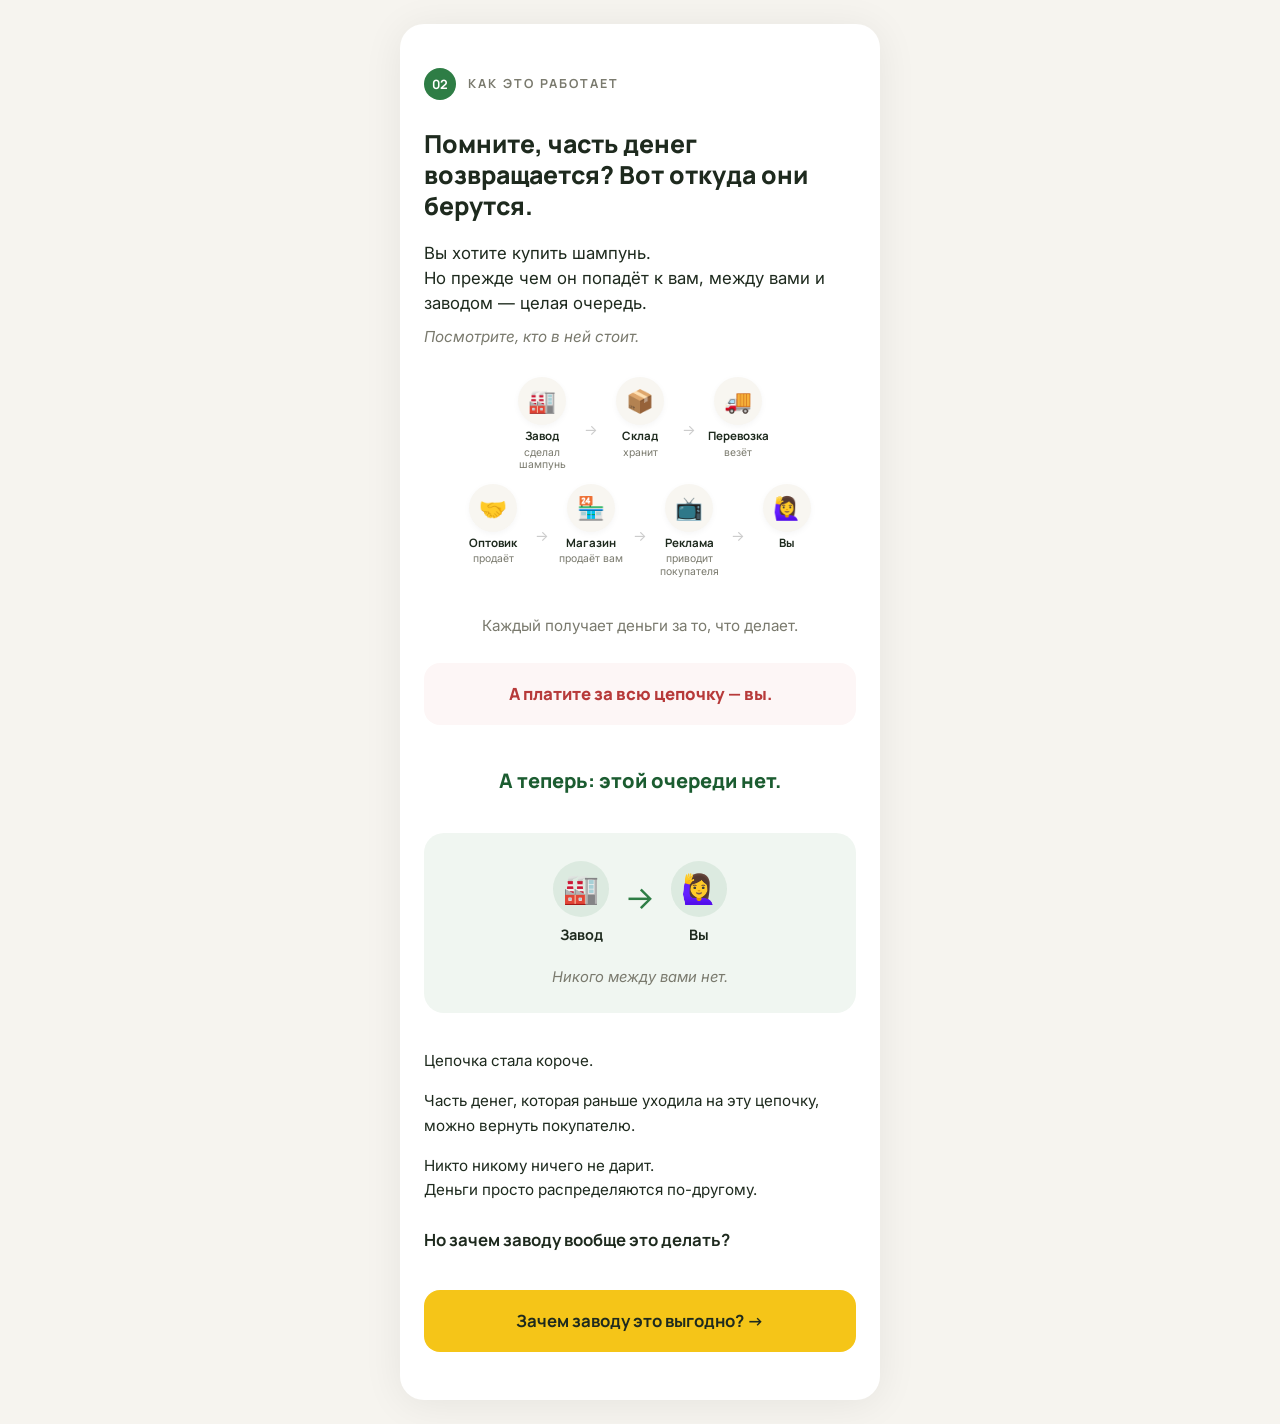
==== commit 16909cc1: "Add files via upload" ====
--- a/02.html
+++ b/02.html
@@ -246,10 +246,9 @@
 
   <!-- Hero -->
   <div class="hero-block fi">
-    <h1>Откуда берутся деньги, которые возвращаются?</h1>
-    <p class="hero-sub">Очень просто. Смотрите сами.</p>
-    <p class="hero-intro">Вы хотите купить шампунь.<br>Но сначала ему нужно пройти через 6 человек.</p>
-    <div class="hero-quote">Все они стоят между вами и заводом.</div>
+    <h1>Помните, часть денег возвращается? Вот откуда они берутся.</h1>
+    <p class="hero-intro">Вы хотите купить шампунь.<br>Но прежде чем он попадёт к вам, между вами и заводом — целая очередь.</p>
+    <p class="hero-sub">Посмотрите, кто в ней стоит.</p>
   </div>
 
   <!-- Queue zigzag -->
@@ -280,7 +279,7 @@
     <div class="queue-row" style="margin-top:12px;">
       <div class="queue-item">
         <div class="queue-circle">🤝</div>
-        <div class="queue-name">Дистрибьютор</div>
+        <div class="queue-name">Оптовик</div>
         <div class="queue-desc">продаёт</div>
       </div>
       <div class="queue-arrow">→</div>
@@ -306,7 +305,7 @@
 
   <!-- Chain summary -->
   <div class="chain-summary fi">
-    <p class="chain-summary-text">Каждый в этой цепочке получает деньги за свою работу.</p>
+    <p class="chain-summary-text">Каждый получает деньги за то, что делает.</p>
   </div>
 
   <!-- Punch -->
@@ -337,8 +336,9 @@
 
   <!-- Conclusion -->
   <div class="conclusion fi">
-    <p>Никто не дарит вам деньги.</p>
-    <p>Цепочка стала короче.<br>Значит, часть денег, которые раньше уходили на эту цепочку, можно вернуть покупателю.</p>
+    <p>Цепочка стала короче.</p>
+    <p>Часть денег, которая раньше уходила на эту цепочку, можно вернуть покупателю.</p>
+    <p>Никто никому ничего не дарит.<br>Деньги просто распределяются по-другому.</p>
     <p class="question">Но зачем заводу вообще это делать?</p>
   </div>
 
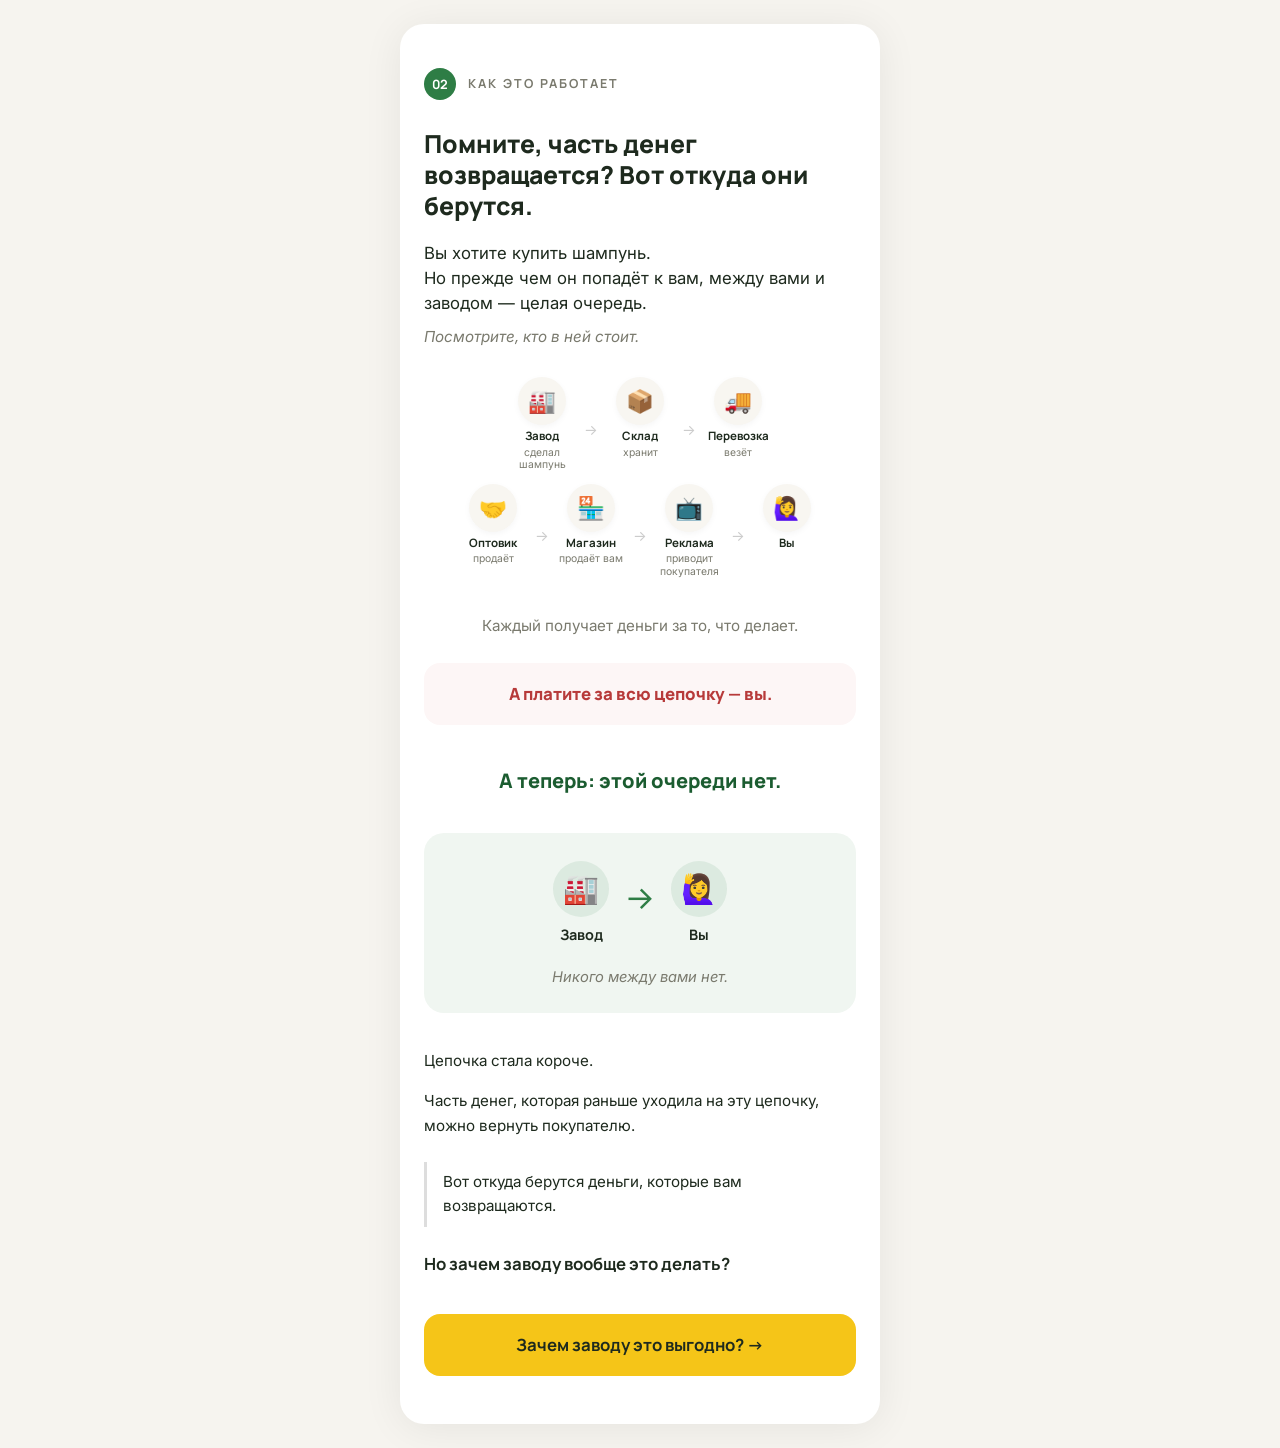
==== commit 5f9a0ca3: "Add files via upload" ====
--- a/02.html
+++ b/02.html
@@ -338,7 +338,7 @@
   <div class="conclusion fi">
     <p>Цепочка стала короче.</p>
     <p>Часть денег, которая раньше уходила на эту цепочку, можно вернуть покупателю.</p>
-    <p>Никто никому ничего не дарит.<br>Деньги просто распределяются по-другому.</p>
+    <p style="border-left:3px solid #ddd;padding:8px 16px;margin-top:24px;font-size:0.95rem;">Вот откуда берутся деньги, которые вам возвращаются.</p>
     <p class="question">Но зачем заводу вообще это делать?</p>
   </div>
 
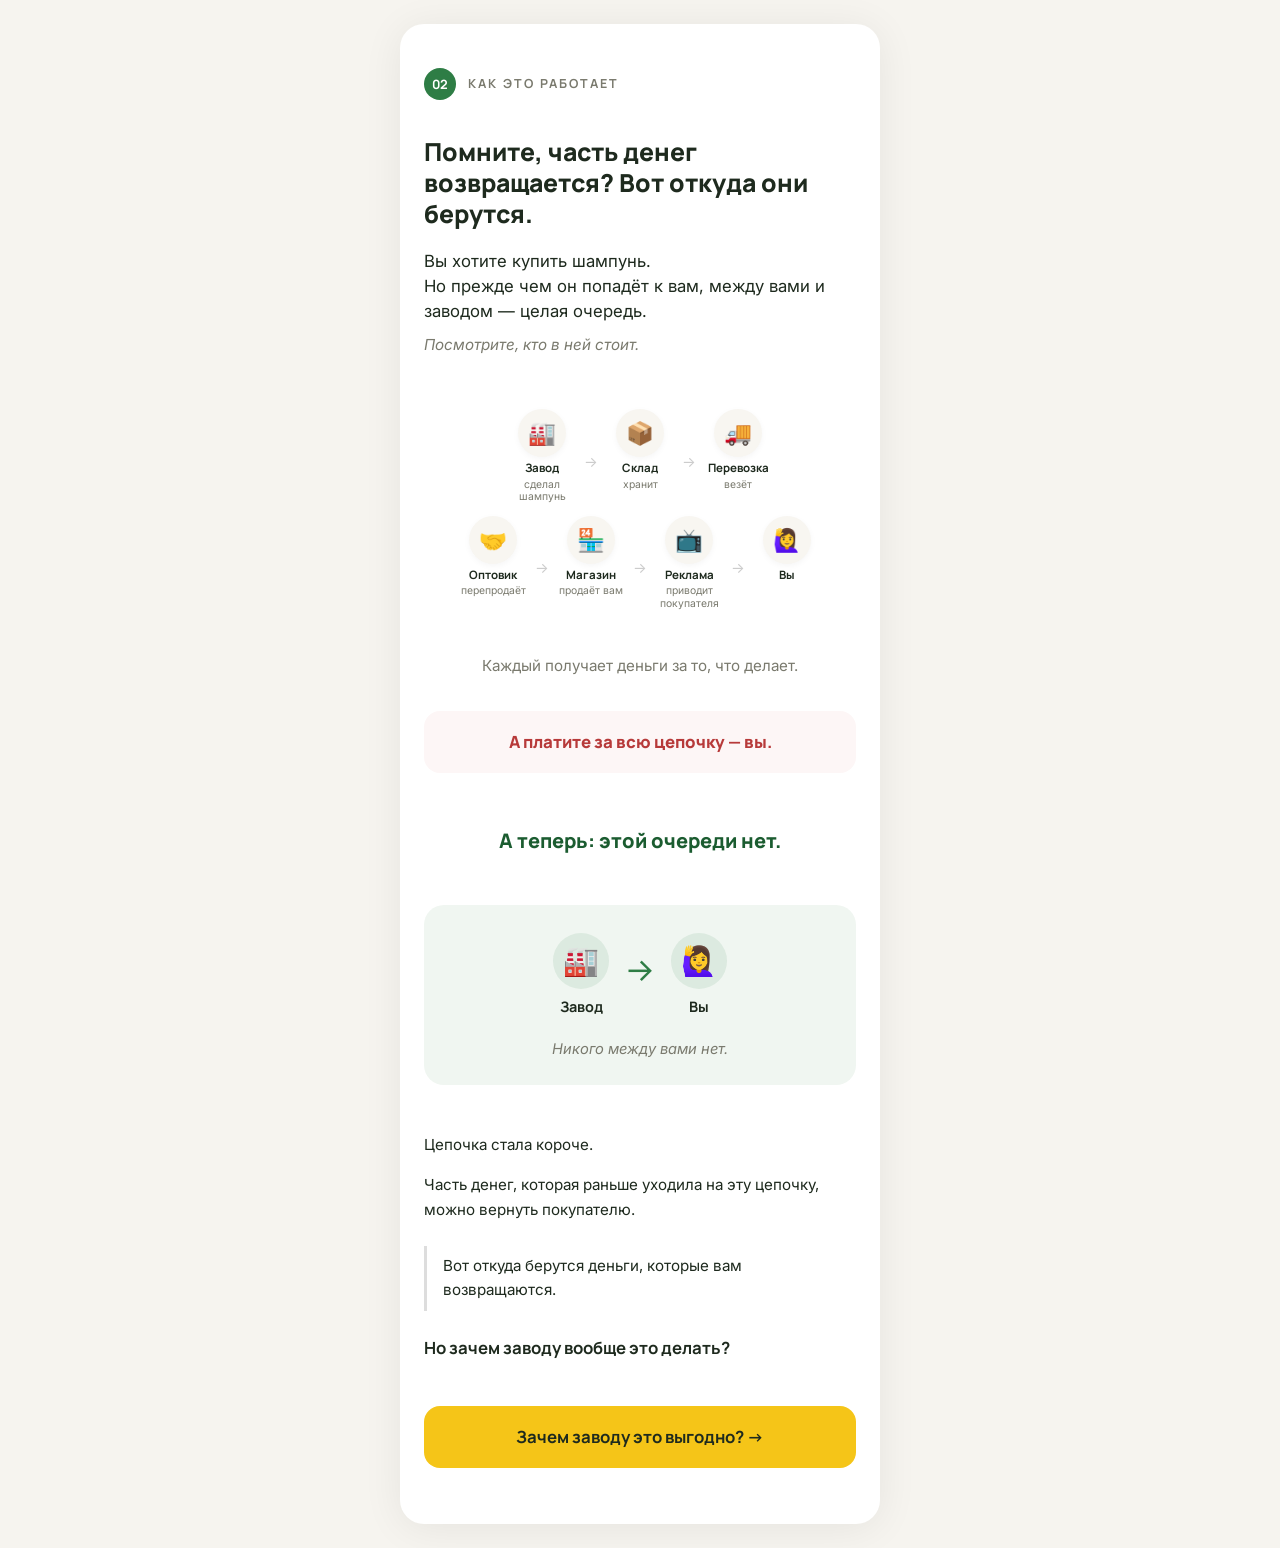
==== commit 1ee05b9f: "Add files via upload" ====
--- a/02.html
+++ b/02.html
@@ -41,7 +41,7 @@
 
 /* ── Header ── */
 .page-header{padding:44px 24px 0;}
-.badge-row{display:flex;align-items:center;gap:12px;margin-bottom:28px;}
+.badge-row{display:flex;align-items:center;gap:12px;margin-bottom:36px;}
 .badge-num{
   width:32px;height:32px;border-radius:50%;
   background:var(--primary);color:#fff;
@@ -63,7 +63,7 @@
 }
 .hero-sub{
   font-size:0.95rem;color:var(--text-muted);
-  font-style:italic;margin-bottom:28px;
+  font-style:italic;margin-bottom:36px;
 }
 .hero-intro{
   font-size:1.05rem;line-height:1.5;
@@ -77,7 +77,7 @@
 }
 
 /* ── Zigzag queue ── */
-.queue-section{padding:0 24px;}
+.queue-section{padding:16px 24px 0;}
 .queue-label{
   font-family:'Manrope',sans-serif;
   font-weight:700;font-size:0.85rem;
@@ -122,7 +122,7 @@
 
 /* ── Chain result ── */
 .chain-summary{
-  padding:28px 24px 0;
+  padding:36px 24px 0;
   text-align:center;
 }
 .chain-summary-text{
@@ -133,7 +133,7 @@
 
 /* ── Red punch ── */
 .punch{
-  margin:24px 24px 0;
+  margin:32px 24px 0;
   padding:20px 18px;
   background:var(--red-light);
   border-radius:16px;
@@ -147,7 +147,7 @@
 
 /* ── Flip ── */
 .flip{
-  padding:40px 24px 8px;
+  padding:52px 24px 12px;
   text-align:center;
 }
 .flip-text{
@@ -158,7 +158,7 @@
 
 /* ── Direct ── */
 .direct{
-  margin:28px 24px 0;
+  margin:36px 24px 0;
   background:var(--green-light);
   border-radius:20px;
   padding:28px 22px 24px;
@@ -194,7 +194,7 @@
 }
 
 /* ── Conclusion ── */
-.conclusion{padding:36px 24px 8px;}
+.conclusion{padding:48px 24px 8px;}
 .conclusion p{
   font-size:0.95rem;line-height:1.6;
   margin-bottom:16px;
@@ -206,7 +206,7 @@
 }
 
 /* ── CTA ── */
-.cta-wrap{padding:28px 24px 48px;}
+.cta-wrap{padding:36px 24px 56px;}
 .btn-cta{
   display:flex;align-items:center;
   justify-content:center;gap:10px;
@@ -280,7 +280,7 @@
       <div class="queue-item">
         <div class="queue-circle">🤝</div>
         <div class="queue-name">Оптовик</div>
-        <div class="queue-desc">продаёт</div>
+        <div class="queue-desc">перепродаёт</div>
       </div>
       <div class="queue-arrow">→</div>
       <div class="queue-item">
